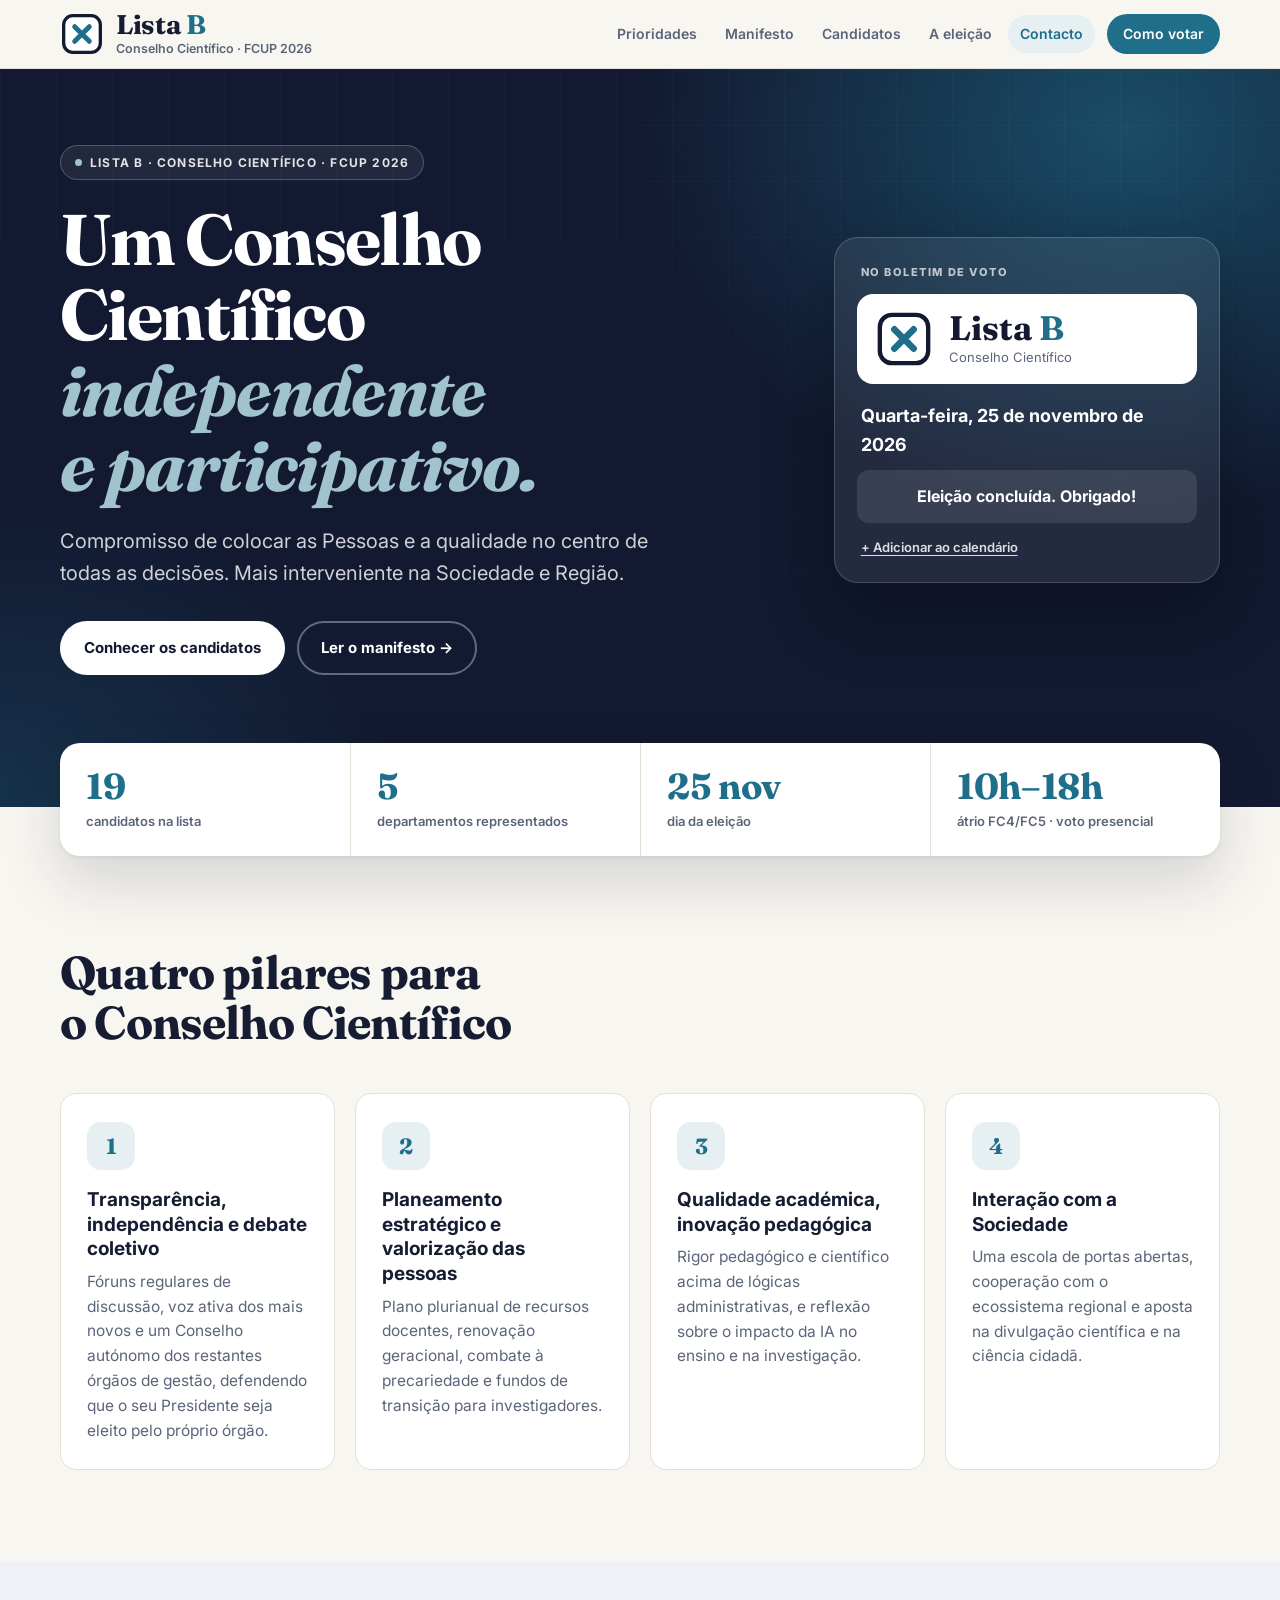
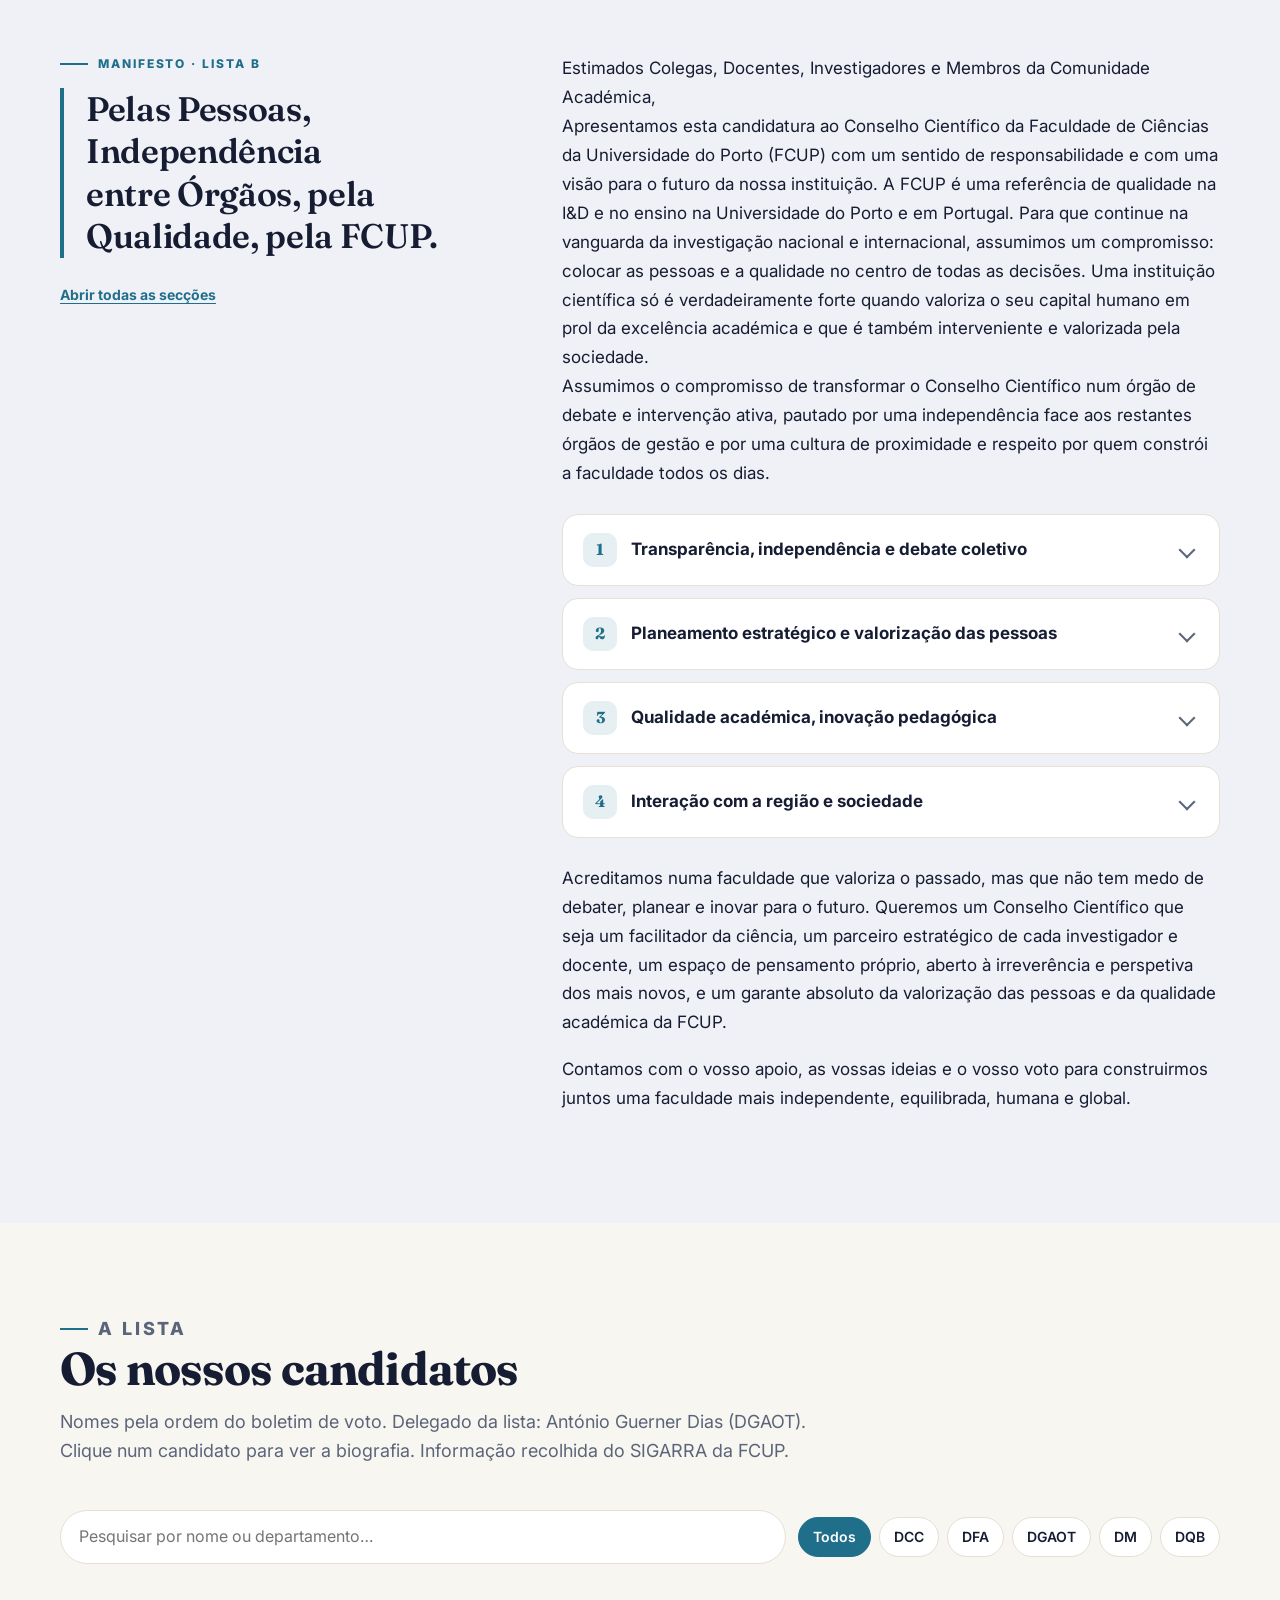
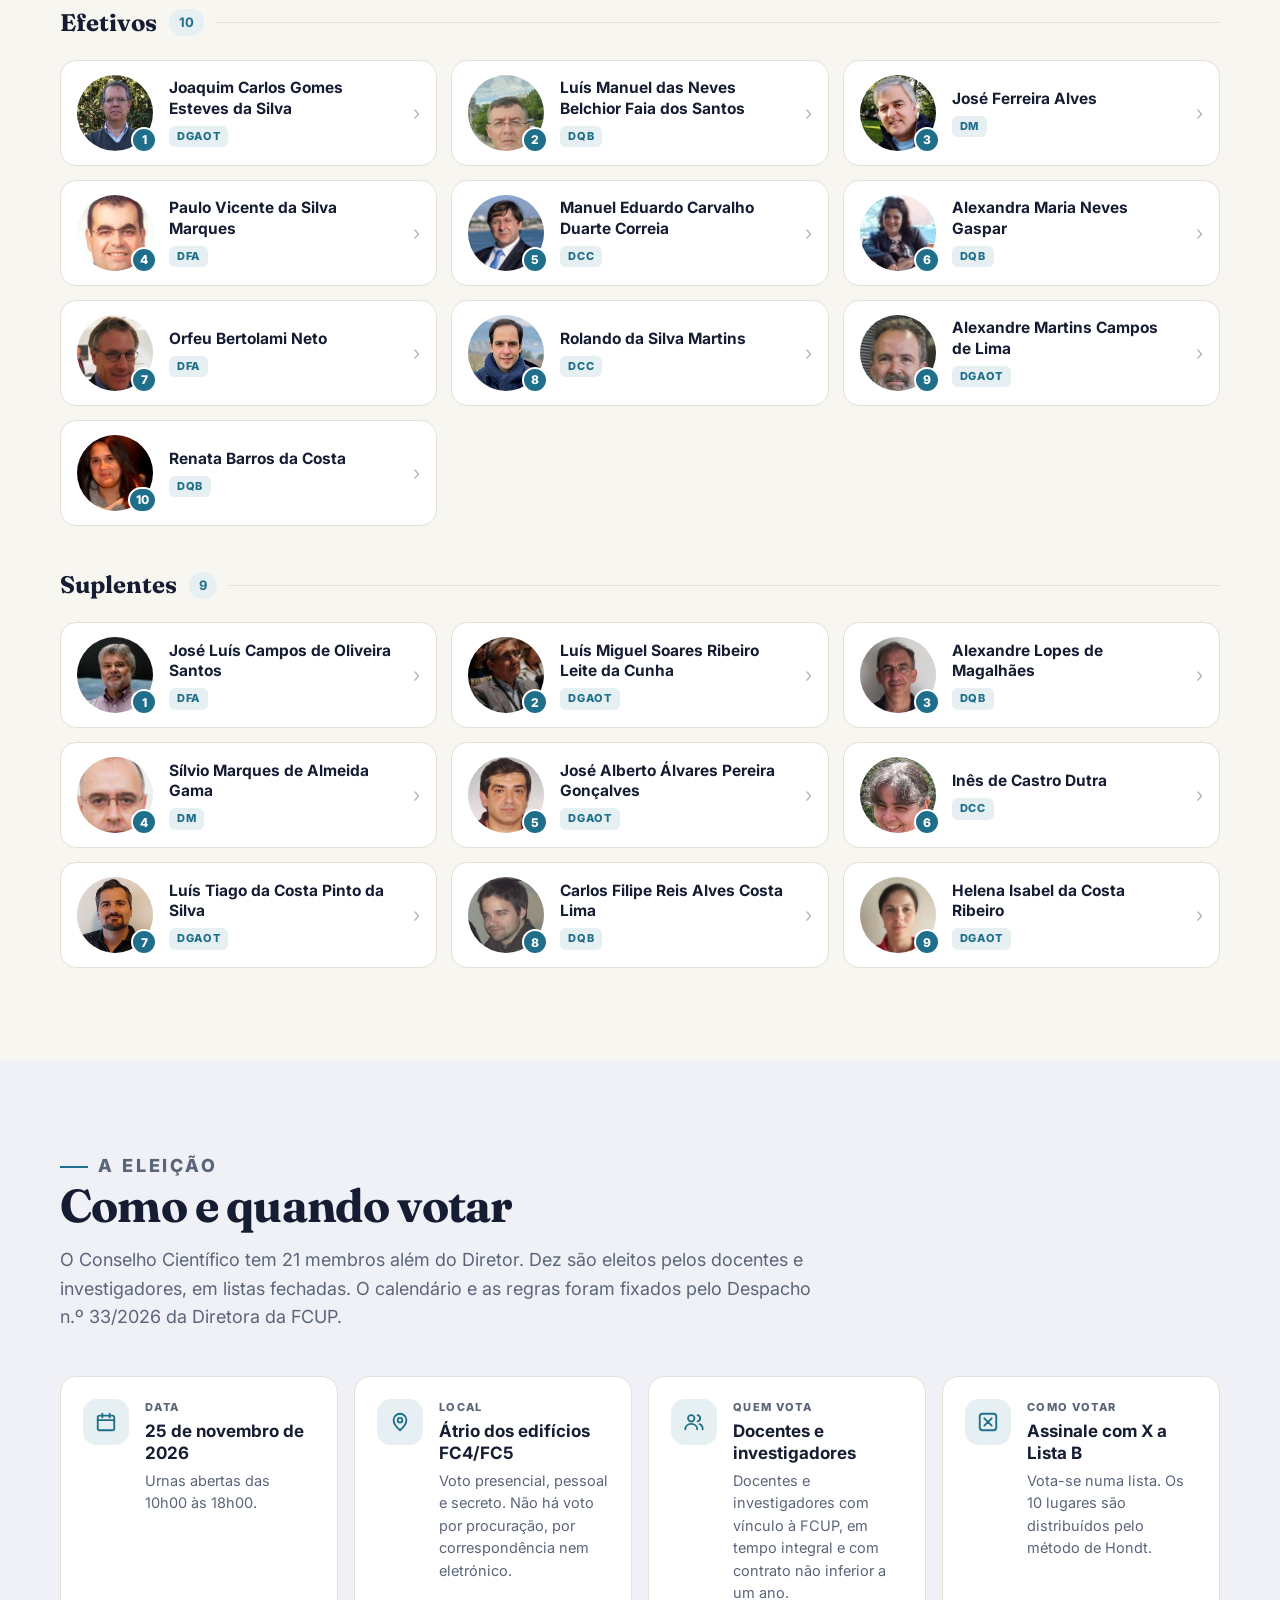
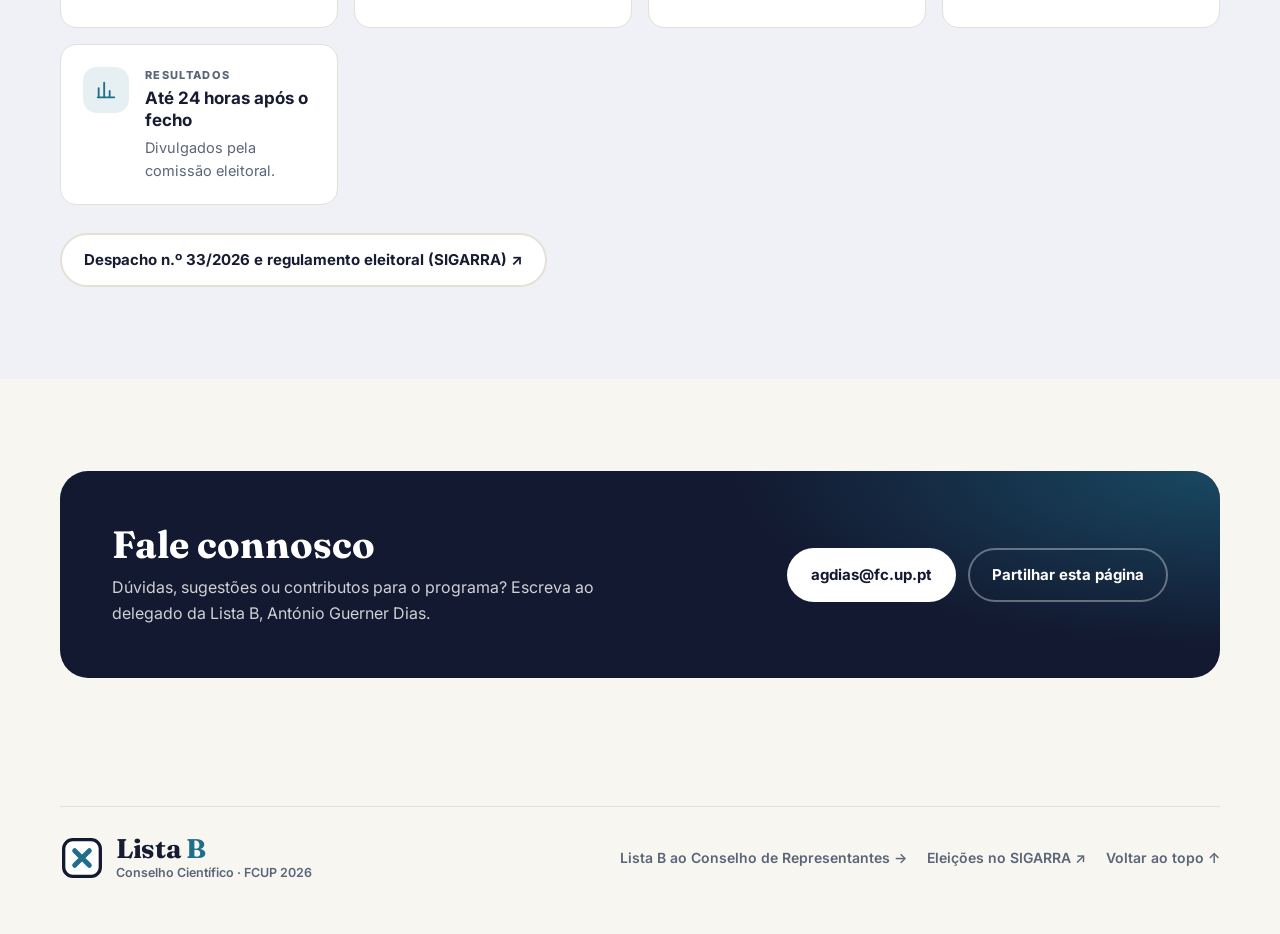
==== cientifico/index.html @ 2d9839c0 "CC: candidatos sem categoria profissional (cartões, fichas e pesquisa) Co-Authored-By: Claude Fable " ====
<!doctype html>
<html lang="pt-PT">
<head>
  <meta charset="utf-8">
  <meta name="viewport" content="width=device-width, initial-scale=1">
  <title>Lista B · Conselho Científico · FCUP 2026</title>
  <meta name="description" content="Um Conselho Científico independente e participativo. Conheça os candidatos e o manifesto da Lista B. Eleição a 25 de novembro de 2026.">
  <meta name="theme-color" content="#121930">
  <meta property="og:type" content="website">
  <meta property="og:locale" content="pt_PT">
  <meta property="og:title" content="Lista B · Conselho Científico · FCUP 2026">
  <meta property="og:description" content="Um Conselho Científico independente e participativo. Conheça os candidatos e o manifesto da Lista B. Eleição a 25 de novembro de 2026.">
  <meta property="og:url" content="https://rolandomar.github.io/cientifico/">
  <meta property="og:image" content="https://rolandomar.github.io/cientifico/og.png">
  <meta property="og:image:width" content="1200">
  <meta property="og:image:height" content="630">
  <meta name="twitter:card" content="summary_large_image">
  <link rel="icon" href="data:image/svg+xml,<svg xmlns='http://www.w3.org/2000/svg' viewBox='0 0 48 48'><rect x='4' y='4' width='40' height='40' rx='10' fill='white' stroke='%23121930' stroke-width='4.5'/><path d='M16 16l16 16M32 16L16 32' fill='none' stroke='%231f6f8b' stroke-width='6' stroke-linecap='round'/></svg>">
  <link rel="preconnect" href="https://fonts.googleapis.com">
  <link rel="preconnect" href="https://fonts.gstatic.com" crossorigin>
  <link href="https://fonts.googleapis.com/css2?family=Fraunces:ital,opsz,wght@0,9..144,500;0,9..144,600;0,9..144,700;1,9..144,600;1,9..144,700&family=Inter:wght@400;500;600;700;800&display=swap" rel="stylesheet">
  <link rel="stylesheet" href="../assets/site.css?v=24">
  <style>:root { --accent: #1f6f8b; }</style>
</head>
<body>
  <a class="skip" href="#main">Saltar para o conteúdo</a>
  <header class="topbar">
    <div class="wrap top-inner">
      <a class="brand" id="brand" href="#topo" aria-label="Início"></a>
      <button class="menu-btn" id="menu" type="button" aria-expanded="false" aria-controls="nav">Menu</button>
      <nav class="nav" id="nav" aria-label="Principal">
        <a href="#prioridades">Prioridades</a>
        <a href="#manifesto-sec">Manifesto</a>
        <a href="#candidatos">Candidatos</a>
        <a href="#eleicao">A eleição</a>
        <a href="#contacto">Contacto</a>
        <a class="cta" href="#eleicao">Como votar</a>
      </nav>
    </div>
  </header>

  <main id="main">
    <section class="hero" id="topo">
      <div class="wrap hero-grid">
        <div id="hero-txt"></div>
        <aside class="vote-card" id="vote-card" aria-label="Dia da eleição"></aside>
      </div>
    </section>
    <div class="wrap stats" id="stats"></div>

    <section class="block" id="prioridades">
      <div class="wrap"><div class="sec-head" id="prio-head"></div><div class="prio-grid" id="prio-grid"></div></div>
    </section>

    <section class="block alt" id="manifesto-sec">
      <div class="wrap manifesto" id="manifesto"></div>
    </section>

    <section class="block" id="candidatos">
      <div class="wrap">
        <div class="sec-head" id="cand-head"></div>
        <div class="toolbar">
          <input class="search" id="search" type="search" placeholder="Pesquisar por nome, categoria ou departamento…" aria-label="Pesquisar candidatos">
          <div class="chips" id="chips" role="group" aria-label="Filtrar por departamento"></div>
        </div>
        <div id="cands"></div>
      </div>
    </section>

    <section class="block alt" id="eleicao">
      <div class="wrap"><div class="sec-head" id="elei-head"></div><div class="info-grid" id="info-grid"></div><div class="docs" id="docs"></div></div>
    </section>

    <section class="block" id="contacto">
      <div class="wrap"><div class="contact" id="contact"></div></div>
    </section>
  </main>

  <footer><div class="wrap foot" id="foot"></div></footer>
  <dialog id="dlg" aria-label="Ficha do candidato"></dialog>

  <noscript><p class="wrap" style="padding:24px 0">Esta página precisa de JavaScript para mostrar a lista.</p></noscript>
  <script src="data.js?v=24"></script>
  <script src="../assets/site.js?v=24"></script>
</body>
</html>
---- assets/site.css ----
/* Estilos partilhados pelos dois sites. A cor de destaque vem de --accent,
   definida em cada data.js (campo "cor"). */
:root {
  --ink: #161d33;
  --muted: #5b6579;
  --paper: #f8f6f1;
  --card: #ffffff;
  --line: #e4e0d6;
  --soft: #f0f1f6;
  --night: #121930;
  --accent: #d9573f;
  --accent-ink: #ffffff;
  --accent-soft: #f3ece8;
  --accent-soft: color-mix(in srgb, var(--accent) 11%, var(--card));
  --accent-light: #ffffff;
  --accent-light: color-mix(in srgb, var(--accent) 42%, #ffffff);
  --radius: 16px;
  --shadow: 0 1px 2px rgba(22, 29, 51, .05), 0 10px 28px rgba(22, 29, 51, .07);
  --shadow-lg: 0 2px 4px rgba(22, 29, 51, .06), 0 24px 60px rgba(22, 29, 51, .16);
  --serif: "Fraunces", Georgia, "Times New Roman", serif;
  --sans: "Inter", system-ui, -apple-system, "Segoe UI", Arial, sans-serif;
}
@media (prefers-color-scheme: dark) {
  :root {
    --ink: #e9ecf4; --muted: #a2abbe; --paper: #0f131c; --card: #181e2b;
    --line: #2a3344; --soft: #141925; --night: #0b0f1a;
    --shadow: 0 1px 2px rgba(0,0,0,.3), 0 10px 28px rgba(0,0,0,.35);
    --shadow-lg: 0 24px 60px rgba(0,0,0,.55);
  }
}
* { box-sizing: border-box; }
html { scroll-behavior: smooth; scroll-padding-top: 88px; }
body {
  margin: 0; background: var(--paper); color: var(--ink);
  font-family: var(--sans); font-size: 16px; line-height: 1.6;
  -webkit-font-smoothing: antialiased; text-rendering: optimizeLegibility;
}
img { max-width: 100%; display: block; }
a { color: inherit; }
button { font: inherit; }
a:focus-visible, button:focus-visible, input:focus-visible, summary:focus-visible { outline: 3px solid var(--accent); outline-offset: 3px; border-radius: 6px; }
.wrap { width: min(1160px, calc(100% - 40px)); margin: 0 auto; }
.skip { position: absolute; left: -999px; }
.skip:focus { left: 8px; top: 8px; z-index: 99; background: var(--card); padding: 10px 14px; border-radius: 8px; }

/* ---------- Topo ---------- */
.topbar { position: sticky; top: 0; z-index: 30; background: var(--paper);
  background: color-mix(in srgb, var(--paper) 86%, transparent);
  -webkit-backdrop-filter: saturate(1.4) blur(12px); backdrop-filter: saturate(1.4) blur(12px);
  border-bottom: 1px solid var(--line); }
.top-inner { display: flex; align-items: center; justify-content: space-between; gap: 16px; min-height: 68px; }
.brand { display: flex; align-items: center; gap: 12px; text-decoration: none; min-width: 0; }
/* Logótipo: caixa do boletim com a cruz + «Lista B» */
.mark { flex: none; width: 44px; height: 44px; }
.mark rect { fill: #fff; stroke: var(--night); stroke-width: 3.6; }
.mark path { fill: none; stroke: var(--accent); stroke-width: 5.4; stroke-linecap: round; }
.logo-txt { display: flex; flex-direction: column; min-width: 0; }
.logo-txt b { font-family: var(--serif); font-weight: 700; font-size: 27px; line-height: 1; letter-spacing: -.01em; color: var(--ink); white-space: nowrap; }
.logo-txt b i, .ballot .who b i { font-style: normal; color: var(--accent); }
.logo-txt span { font-size: 12.5px; font-weight: 600; line-height: 1.3; margin-top: 3px; color: var(--muted); white-space: nowrap; overflow: hidden; text-overflow: ellipsis; }
.logo-txt em { font-style: normal; }
.on-dark .mark rect { stroke: #fff; }
.on-dark .logo-txt b { color: #fff; }
.on-dark .logo-txt b i { color: var(--accent-light); }
.on-dark .logo-txt span { color: rgba(255,255,255,.76); }
@media (prefers-color-scheme: dark) {
  .mark rect { stroke: #fff; }
  .logo-txt b i { color: var(--accent-light); }
}
.nav { display: flex; align-items: center; gap: 4px; }
.nav a { text-decoration: none; font-weight: 600; font-size: 14px; color: var(--muted); padding: 8px 12px; border-radius: 999px; transition: color .15s, background .15s; }
.nav a:hover { color: var(--ink); background: var(--soft); }
.nav a.on { color: var(--accent); background: var(--accent-soft); }
.nav a.cta { background: var(--accent); color: var(--accent-ink); margin-left: 8px; padding: 9px 16px; }
.nav a.cta:hover { filter: brightness(1.08); }
.menu-btn { display: none; background: var(--card); border: 1px solid var(--line); border-radius: 10px; padding: 8px 12px; color: var(--ink); font-weight: 600; font-size: 14px; cursor: pointer; }

/* ---------- Hero ---------- */
.hero { position: relative; overflow: hidden; background: var(--night); color: #fff; padding: 76px 0 132px; }
.hero::before { content: ""; position: absolute; inset: 0; pointer-events: none;
  background:
    radial-gradient(55% 75% at 88% 8%, color-mix(in srgb, var(--accent) 60%, transparent), transparent 70%),
    radial-gradient(45% 60% at 0% 100%, color-mix(in srgb, var(--accent) 30%, transparent), transparent 70%); }
.hero::after { content: ""; position: absolute; inset: 0; pointer-events: none; opacity: .5;
  background-image: linear-gradient(rgba(255,255,255,.05) 1px, transparent 1px), linear-gradient(90deg, rgba(255,255,255,.05) 1px, transparent 1px);
  background-size: 56px 56px;
  -webkit-mask-image: linear-gradient(to bottom, #000 0%, transparent 85%); mask-image: linear-gradient(to bottom, #000 0%, transparent 85%); }
.hero .wrap { position: relative; z-index: 1; }
.hero-grid { display: grid; grid-template-columns: minmax(0, 1.3fr) minmax(300px, .7fr); gap: 56px; align-items: center; }
.pill { display: inline-flex; flex-wrap: wrap; align-items: center; gap: 8px; margin: 0 0 22px; padding: 7px 14px; border-radius: 999px;
  border: 1px solid rgba(255,255,255,.22); background: rgba(255,255,255,.07);
  font-size: 12px; font-weight: 700; letter-spacing: .1em; text-transform: uppercase; color: rgba(255,255,255,.88); }
.pill i { width: 7px; height: 7px; border-radius: 50%; background: var(--accent-light); flex: none; }
.hero h1 { font-family: var(--serif); font-weight: 700; font-size: clamp(38px, 5.6vw, 72px);
  line-height: 1.05; letter-spacing: -.022em; margin: 0 0 22px; text-wrap: balance; }
.hero h1 em { font-style: italic; color: var(--accent-light); }
.lead { font-size: clamp(17px, 1.9vw, 20px); line-height: 1.6; color: rgba(255,255,255,.8); max-width: 620px; margin: 0 0 32px; }
.actions { display: flex; gap: 12px; flex-wrap: wrap; align-items: center; }
.btn { display: inline-flex; align-items: center; gap: 8px; padding: 13px 22px; border-radius: 999px; font-weight: 700; font-size: 15px;
  text-decoration: none; border: 2px solid transparent; cursor: pointer; transition: transform .15s ease, box-shadow .15s ease, background .15s; }
.btn:hover { transform: translateY(-2px); }
.btn.primary { background: var(--accent); color: var(--accent-ink); }
.btn.ghost { color: var(--ink); border-color: var(--line); background: var(--card); }
.btn.ghost:hover { border-color: var(--accent); }
.btn.light { background: #fff; color: #121930; }
.btn.outline { color: #fff; border-color: rgba(255,255,255,.35); background: transparent; }
.btn.outline:hover { background: rgba(255,255,255,.1); }

.vote-card { border-radius: 24px; padding: 22px; background: rgba(255,255,255,.08); border: 1px solid rgba(255,255,255,.18);
  -webkit-backdrop-filter: blur(10px); backdrop-filter: blur(10px); box-shadow: 0 30px 70px rgba(0,0,0,.3); }
.vote-card .lbl { text-transform: uppercase; letter-spacing: .14em; font-size: 11px; font-weight: 800; color: rgba(255,255,255,.7); margin: 4px 4px 12px; }
.ballot { display: flex; align-items: center; gap: 16px; background: #fff; color: #121930; border-radius: 16px; padding: 16px 18px; }
.ballot .mark { width: 58px; height: 58px; }
.ballot .mark rect { stroke: #121930; }
.ballot .who { min-width: 0; }
.ballot .who b { display: block; font-family: var(--serif); font-size: 34px; line-height: 1.05; }
.ballot .who span { display: block; font-size: 13px; color: #5b6579; line-height: 1.35; margin-top: 2px; }
.vote-card .date { font-size: 18px; font-weight: 700; margin: 18px 4px 10px; }
.countdown { display: grid; grid-template-columns: repeat(3, 1fr); gap: 8px; }
.countdown div { background: rgba(255,255,255,.1); border-radius: 12px; padding: 10px 6px; text-align: center; }
.countdown b { display: block; font-family: var(--serif); font-size: 30px; line-height: 1.1; font-variant-numeric: tabular-nums; }
.countdown small { color: rgba(255,255,255,.7); font-size: 11px; text-transform: uppercase; letter-spacing: .1em; }
.countdown .done { grid-column: 1 / -1; font-weight: 700; padding: 14px; }
.ics { display: inline-block; margin: 14px 4px 2px; font-size: 13px; font-weight: 600; color: rgba(255,255,255,.85); text-underline-offset: 3px; }
.ics:hover { color: #fff; }

/* ---------- Faixa de números ---------- */
.stats { position: relative; z-index: 2; margin-top: -64px; }
.stats-in { display: grid; grid-template-columns: repeat(4, 1fr); background: var(--card); border-radius: 20px; box-shadow: var(--shadow-lg); overflow: hidden; }
.stat { padding: 24px 26px; border-left: 1px solid var(--line); }
.stat:first-child { border-left: 0; }
.stat b { display: block; font-family: var(--serif); font-size: clamp(26px, 3vw, 36px); line-height: 1.1; color: var(--accent); letter-spacing: -.01em; }
.stat span { display: block; margin-top: 4px; font-size: 13px; font-weight: 600; color: var(--muted); }

/* ---------- Secções ---------- */
section.block { padding: 92px 0; }
section.alt { background: var(--soft); }
.sec-head { max-width: 760px; margin-bottom: 44px; }
.eyebrow { display: flex; align-items: center; gap: 10px; text-transform: uppercase; letter-spacing: .16em; font-size: 12px; font-weight: 800; color: var(--accent); margin: 0 0 14px; }
.eyebrow::before { content: ""; width: 28px; height: 2px; background: var(--accent); flex: none; }
.sec-head h2 { font-family: var(--serif); font-size: clamp(30px, 4vw, 46px); line-height: 1.1; margin: 0 0 14px; letter-spacing: -.018em; text-wrap: balance; }
.sec-head p { color: var(--muted); font-size: 18px; margin: 0; }

.prio-grid { display: grid; grid-template-columns: repeat(auto-fit, minmax(250px, 1fr)); gap: 20px; }
/* 5 pilares: 3 em cima + 2 em baixo, a toda a largura (sem cartão solto) */
.prio-grid.n5, .prio-grid.n6 { grid-template-columns: repeat(6, minmax(0, 1fr)); }
.prio-grid.n5 .prio, .prio-grid.n6 .prio { grid-column: span 2; }
.prio-grid.n5 .prio:nth-child(n+4) { grid-column: span 3; }
.prio { position: relative; background: var(--card); border: 1px solid var(--line); border-radius: var(--radius); padding: 28px 26px 26px;
  transition: transform .2s ease, box-shadow .2s ease, border-color .2s ease; }
.prio:hover { transform: translateY(-4px); box-shadow: var(--shadow); border-color: var(--accent); }
.prio .n { display: inline-grid; place-items: center; width: 48px; height: 48px; border-radius: 14px; background: var(--accent-soft);
  font-family: var(--serif); font-size: 22px; color: var(--accent); font-weight: 700; line-height: 1; }
.prio h3 { margin: 18px 0 8px; font-size: 19px; line-height: 1.3; }
.prio p { margin: 0; color: var(--muted); font-size: 15.5px; }

/* ---------- Manifesto ---------- */
.manifesto { display: grid; grid-template-columns: minmax(0, .8fr) minmax(0, 1.2fr); gap: 64px; }
.manifesto .side { position: sticky; top: 104px; align-self: start; }
.manifesto blockquote { margin: 0 0 24px; font-family: var(--serif); font-weight: 600; font-size: clamp(24px, 2.9vw, 34px); line-height: 1.25;
  letter-spacing: -.01em; border-left: 4px solid var(--accent); padding-left: 22px; text-wrap: balance; }
.manifesto blockquote.long { font-size: clamp(18px, 1.9vw, 21px); line-height: 1.5; font-weight: 500; text-wrap: pretty; }
.linkbtn { background: none; border: 0; padding: 0; color: var(--accent); font-weight: 700; font-size: 14px; cursor: pointer; text-decoration: underline; text-underline-offset: 3px; }
.manifesto .body > p { font-size: 17px; line-height: 1.7; margin: 0 0 18px; }
.manifesto .body > p.junto { margin-bottom: 0; }  /* abertura sem linhas em branco entre parágrafos ("compacto" no data.js) */
.manifesto .body h3 { margin: 30px 0 10px; }
.manifesto .body ul { padding-left: 20px; }
.msecs { margin: 26px 0; }
.msec { background: var(--card); border: 1px solid var(--line); border-radius: var(--radius); margin: 0 0 12px; overflow: hidden; transition: box-shadow .2s, border-color .2s; }
.msec[open] { box-shadow: var(--shadow); border-color: var(--accent); }
.msec summary { cursor: pointer; padding: 18px 20px; font-weight: 700; font-size: 17px; line-height: 1.35; list-style: none; display: flex; align-items: center; gap: 14px; }
.msec summary::-webkit-details-marker { display: none; }
.msec summary .i { flex: none; width: 34px; height: 34px; border-radius: 10px; display: grid; place-items: center; background: var(--accent-soft); color: var(--accent); font-family: var(--serif); font-size: 16px; }
.msec summary .t { flex: 1; }
.msec summary::after { content: ""; flex: none; width: 10px; height: 10px; border-right: 2px solid var(--muted); border-bottom: 2px solid var(--muted); transform: rotate(45deg); transition: transform .2s; margin-right: 6px; }
.msec[open] summary::after { transform: rotate(225deg); }
.msec summary:hover { background: var(--soft); }
.msec-body { padding: 4px 22px 20px 68px; }
.msec-body p { font-size: 16px; margin: 0 0 12px; }
.msec-body h4 { margin: 20px 0 8px; font-size: 13px; text-transform: uppercase; letter-spacing: .1em; color: var(--accent); }
.mitems { list-style: none; padding: 0; margin: 8px 0 0; }
.mitems li { position: relative; padding-left: 20px; margin-bottom: 12px; font-size: 16px; line-height: 1.6; }
.mitems li::before { content: ""; position: absolute; left: 0; top: .62em; width: 8px; height: 8px; border-radius: 50%; background: var(--accent); }

/* ---------- Candidatos ---------- */
.toolbar { display: flex; gap: 12px; flex-wrap: wrap; align-items: center; margin-bottom: 8px; }
.search { flex: 1 1 280px; padding: 13px 18px; border-radius: 999px; border: 1px solid var(--line); background: var(--card); color: var(--ink); font: inherit; }
.search:focus { border-color: var(--accent); outline: none; box-shadow: 0 0 0 4px var(--accent-soft); }
.chips { display: flex; gap: 8px; flex-wrap: wrap; }
.chip { border: 1px solid var(--line); background: var(--card); color: var(--ink); border-radius: 999px; padding: 8px 14px; font-size: 14px; font-weight: 600; cursor: pointer; transition: border-color .15s, background .15s; }
.chip:hover { border-color: var(--accent); }
.chip[aria-pressed="true"] { background: var(--accent); color: var(--accent-ink); border-color: var(--accent); }
.group-title { display: flex; align-items: center; gap: 12px; margin: 40px 0 18px; font-family: var(--serif); font-size: 24px; }
.group-title small { font-family: var(--sans); font-size: 13px; font-weight: 700; color: var(--accent); background: var(--accent-soft); border-radius: 999px; padding: 3px 10px; }
.group-title::after { content: ""; flex: 1; border-top: 1px solid var(--line); }
.cands { display: grid; grid-template-columns: repeat(auto-fill, minmax(300px, 1fr)); gap: 14px; }
.cand { display: flex; align-items: center; gap: 16px; width: 100%; text-align: left; background: var(--card); color: inherit;
  border: 1px solid var(--line); border-radius: var(--radius); padding: 14px 16px; cursor: pointer;
  transition: transform .15s ease, box-shadow .15s ease, border-color .15s ease; }
.cand:hover { transform: translateY(-2px); box-shadow: var(--shadow); border-color: var(--accent); }
.av-wrap { position: relative; flex: none; }
.av { width: 76px; height: 76px; border-radius: 50%; overflow: hidden; display: grid; place-items: center; background: var(--accent-soft); }
.av img { width: 76px; height: 76px; object-fit: cover; object-position: center 18%; }
.av .ini { font-family: var(--serif); font-size: 26px; font-weight: 700; color: var(--accent); }
.ord { position: absolute; right: -4px; bottom: -2px; min-width: 26px; height: 26px; padding: 0 6px; border-radius: 999px; display: grid; place-items: center;
  background: var(--accent); color: var(--accent-ink); font-size: 12px; font-weight: 800; border: 2px solid var(--card); }
.cand .meta { min-width: 0; flex: 1; }
.cand .meta b { display: block; font-size: 15.5px; line-height: 1.3; }
.cand .meta .cat { display: block; color: var(--muted); font-size: 13px; margin-top: 3px; }
.tag { display: inline-block; margin-top: 7px; font-size: 11px; font-weight: 800; letter-spacing: .06em; color: var(--accent); background: var(--accent-soft); border-radius: 6px; padding: 2px 8px; }
.cand .go { flex: none; color: var(--muted); opacity: .45; font-size: 20px; transition: opacity .15s, color .15s, transform .15s; }
.cand:hover .go { color: var(--accent); opacity: 1; transform: translateX(3px); }
.empty { color: var(--muted); padding: 24px 0; }

/* ---------- Ficha (modal) ---------- */
dialog { border: 0; border-radius: 22px; padding: 0; max-width: 680px; width: calc(100% - 32px); background: var(--card); color: var(--ink); box-shadow: var(--shadow-lg); overflow: hidden; }
dialog::backdrop { background: rgba(10, 14, 26, .62); }
.dlg-wrap { position: relative; }
.dlg { display: grid; grid-template-columns: 200px minmax(0, 1fr); }
.dlg .ph { position: relative; background: var(--accent-soft); display: grid; place-items: center; min-height: 250px; overflow: hidden; }
.dlg .ph img { position: absolute; inset: 0; width: 100%; height: 100%; object-fit: cover; object-position: center 18%; }
.dlg .ph .ini { font-family: var(--serif); font-size: 64px; font-weight: 700; color: var(--accent); }
.dlg .txt { padding: 28px 30px 26px 26px; max-height: 80vh; overflow: auto; }
.dlg .role { display: inline-block; font-size: 11px; font-weight: 800; letter-spacing: .1em; text-transform: uppercase; color: var(--accent); background: var(--accent-soft); border-radius: 6px; padding: 3px 9px; margin-bottom: 10px; }
.dlg h3 { margin: 0 36px 6px 0; font-family: var(--serif); font-size: 25px; line-height: 1.18; }
.dlg .sub { color: var(--muted); font-size: 14px; margin-bottom: 16px; }
.dlg p { margin: 0 0 12px; font-size: 15.5px; }
.dlg a { color: var(--accent); font-weight: 700; text-underline-offset: 3px; }
.dlg-wrap .close { position: absolute; top: 12px; right: 12px; background: var(--card); border: 1px solid var(--line); color: var(--ink); border-radius: 999px; width: 36px; height: 36px; cursor: pointer; font-size: 20px; line-height: 1; }
.dlg-wrap .close:hover { border-color: var(--accent); color: var(--accent); }

/* ---------- Eleição ---------- */
.info-grid { display: grid; grid-template-columns: repeat(auto-fit, minmax(250px, 1fr)); gap: 16px; }
.info { display: flex; gap: 16px; background: var(--card); border: 1px solid var(--line); border-radius: var(--radius); padding: 22px; }
.info .ic { flex: none; width: 46px; height: 46px; border-radius: 14px; background: var(--accent-soft); display: grid; place-items: center; }
.info .ic svg { width: 22px; height: 22px; stroke: var(--accent); stroke-width: 2; stroke-linecap: round; stroke-linejoin: round; fill: none; }
.info .k { text-transform: uppercase; letter-spacing: .12em; font-size: 11px; font-weight: 800; color: var(--muted); }
.info .v { font-size: 17px; font-weight: 700; margin-top: 3px; line-height: 1.3; }
.info p { color: var(--muted); margin: 6px 0 0; font-size: 14.5px; line-height: 1.55; }
.docs { margin-top: 28px; display: flex; flex-wrap: wrap; gap: 10px; }

/* ---------- Contacto ---------- */
.contact { position: relative; overflow: hidden; background: var(--night); color: #fff; border-radius: 28px; padding: 52px;
  display: flex; justify-content: space-between; gap: 28px; align-items: center; flex-wrap: wrap; }
.contact::before { content: ""; position: absolute; inset: 0; pointer-events: none;
  background: radial-gradient(60% 120% at 100% 0%, color-mix(in srgb, var(--accent) 55%, transparent), transparent 70%); }
.contact > * { position: relative; }
.contact h2 { font-family: var(--serif); margin: 0 0 8px; font-size: clamp(26px, 3.4vw, 38px); line-height: 1.15; }
.contact p { margin: 0; color: rgba(255,255,255,.8); max-width: 520px; }

/* ---------- Rodapé ---------- */
footer { padding: 36px 0 52px; color: var(--muted); font-size: 14px; }
.foot { display: flex; justify-content: space-between; gap: 16px 32px; flex-wrap: wrap; align-items: center; border-top: 1px solid var(--line); padding-top: 28px; }
.foot-brand { display: flex; align-items: center; gap: 12px; }

.foot nav { display: flex; gap: 20px; flex-wrap: wrap; }
.foot nav a { text-decoration: none; font-weight: 600; }
.foot nav a:hover { color: var(--accent); }

/* ---------- Página inicial (escolha do órgão) ---------- */
.home { min-height: 100vh; display: flex; align-items: center; padding: 64px 0; }
.home .wrap { width: min(980px, calc(100% - 40px)); }
.pick { display: grid; grid-template-columns: repeat(auto-fit, minmax(290px, 1fr)); gap: 20px; margin-top: 40px; }
.pick a { position: relative; display: block; background: #fff; color: #121930; border-radius: 22px; padding: 30px; text-decoration: none;
  box-shadow: 0 24px 60px rgba(0,0,0,.28); border-top: 6px solid var(--c); transition: transform .2s ease; }
.pick a:hover { transform: translateY(-5px); }
.pick .o { font-size: 12px; font-weight: 800; letter-spacing: .14em; text-transform: uppercase; color: var(--c); }
.pick h2 { font-family: var(--serif); margin: 8px 0 8px; font-size: 30px; line-height: 1.12; }
.pick p { margin: 0 0 18px; color: #5b6579; }
.pick .more { font-weight: 700; color: var(--c); }
.home-logo { display: flex; align-items: center; gap: 16px; margin-bottom: 30px; }
.home-logo .mark { width: 60px; height: 60px; }
.home-logo .logo-txt b { font-size: 38px; }
.home-logo .logo-txt span { font-size: 15px; margin-top: 4px; }
.home-foot { margin-top: 34px; color: rgba(255,255,255,.72); font-size: 15px; }

/* ---------- Entrada suave ao fazer scroll (só com JS e sem "reduzir movimento") ---------- */
.reveal { opacity: 0; transform: translateY(18px); transition: opacity .6s ease, transform .6s ease; }
.reveal.in { opacity: 1; transform: none; }

/* ---------- Ecrãs pequenos ---------- */
@media (max-width: 940px) {
  .hero-grid, .manifesto { grid-template-columns: minmax(0, 1fr); gap: 36px; }
  .manifesto .side { position: static; }
  .vote-card { max-width: 440px; }
  .nav { display: none; position: absolute; top: 68px; left: 0; right: 0; flex-direction: column; align-items: stretch; gap: 0;
    background: var(--paper); border-bottom: 1px solid var(--line); box-shadow: var(--shadow); padding: 8px 12px 14px; }
  .nav.open { display: flex; }
  .nav a { padding: 12px 14px; border-radius: 10px; }
  .nav a.cta { margin: 8px 0 0; text-align: center; }
  .menu-btn { display: block; }
}
@media (max-width: 940px) {
  .prio-grid.n5, .prio-grid.n6 { grid-template-columns: repeat(2, minmax(0, 1fr)); }
  .prio-grid.n5 .prio, .prio-grid.n6 .prio, .prio-grid.n5 .prio:nth-child(n+4) { grid-column: auto; }
  .prio-grid.n5 .prio:last-child { grid-column: 1 / -1; }
}
@media (max-width: 700px) {
  .prio-grid.n5, .prio-grid.n6 { grid-template-columns: minmax(0, 1fr); }
  .wrap { width: calc(100% - 32px); }
  .hero { padding: 48px 0 108px; }
  section.block { padding: 64px 0; }
  .stats-in { grid-template-columns: repeat(2, 1fr); }
  .stat { padding: 18px 20px; }
  .stat:nth-child(3) { border-left: 0; }
  .stat:nth-child(n+3) { border-top: 1px solid var(--line); }
  .msec-body { padding: 4px 18px 18px 20px; }
  .cands { grid-template-columns: minmax(0, 1fr); }
  .dlg { grid-template-columns: minmax(0, 1fr); }
  .dlg .ph { min-height: 0; height: 220px; }
  .dlg .txt { padding: 22px 20px; max-height: none; }
  dialog { max-height: 92vh; overflow: auto; }
  .contact { padding: 34px 24px; border-radius: 22px; }
  .logo-txt em { display: none; }
  .brand .mark { width: 40px; height: 40px; }
  .brand .logo-txt b { font-size: 24px; }
  .pill { border-radius: 14px; }
  .ballot .who b { font-size: 30px; }
}
@media (prefers-reduced-motion: reduce) {
  html { scroll-behavior: auto; }
  *, *::before, *::after { transition: none !important; animation: none !important; }
  .reveal { opacity: 1; transform: none; }
}
@media print {
  .topbar, .toolbar, .actions, .ics, .foot nav, .cand .go { display: none !important; }
  .hero { background: #fff; color: #000; padding: 20px 0; }
  .hero h1 em, .lead { color: #000; }
  .reveal { opacity: 1; transform: none; }
}
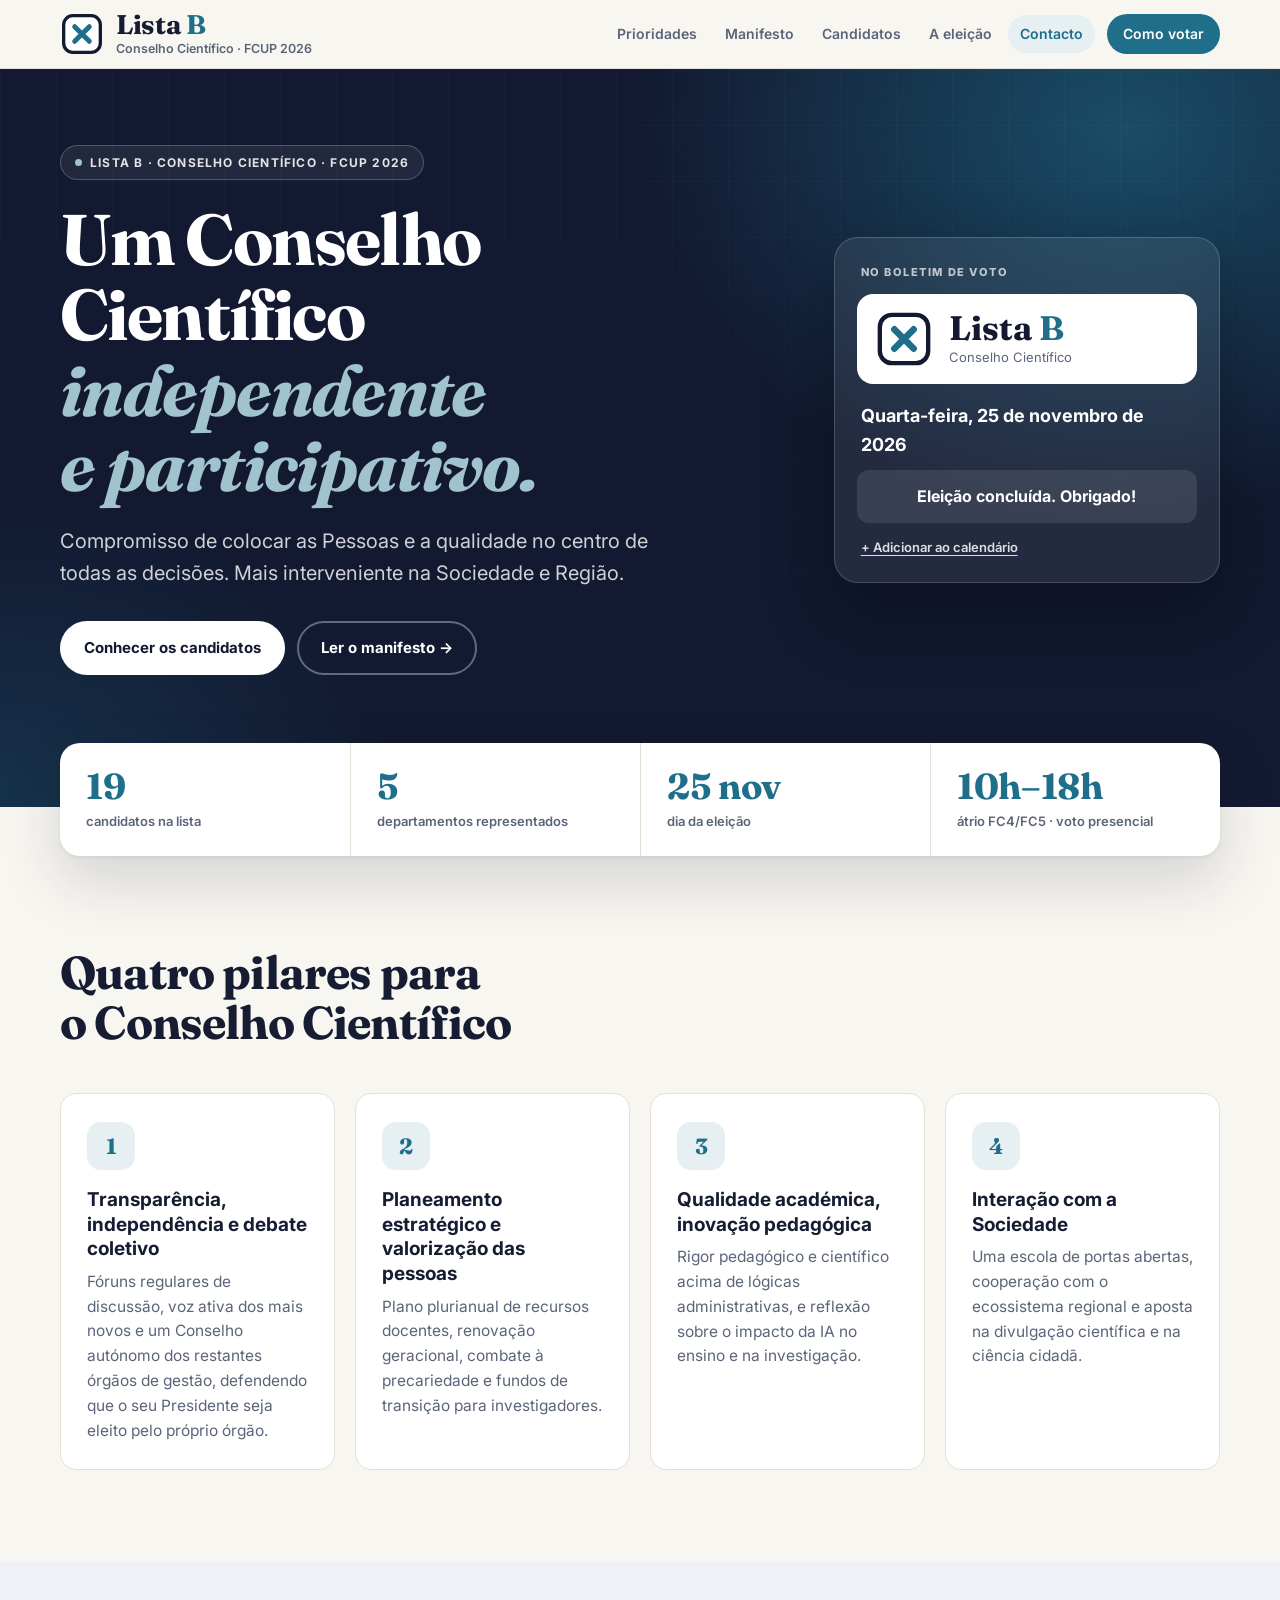
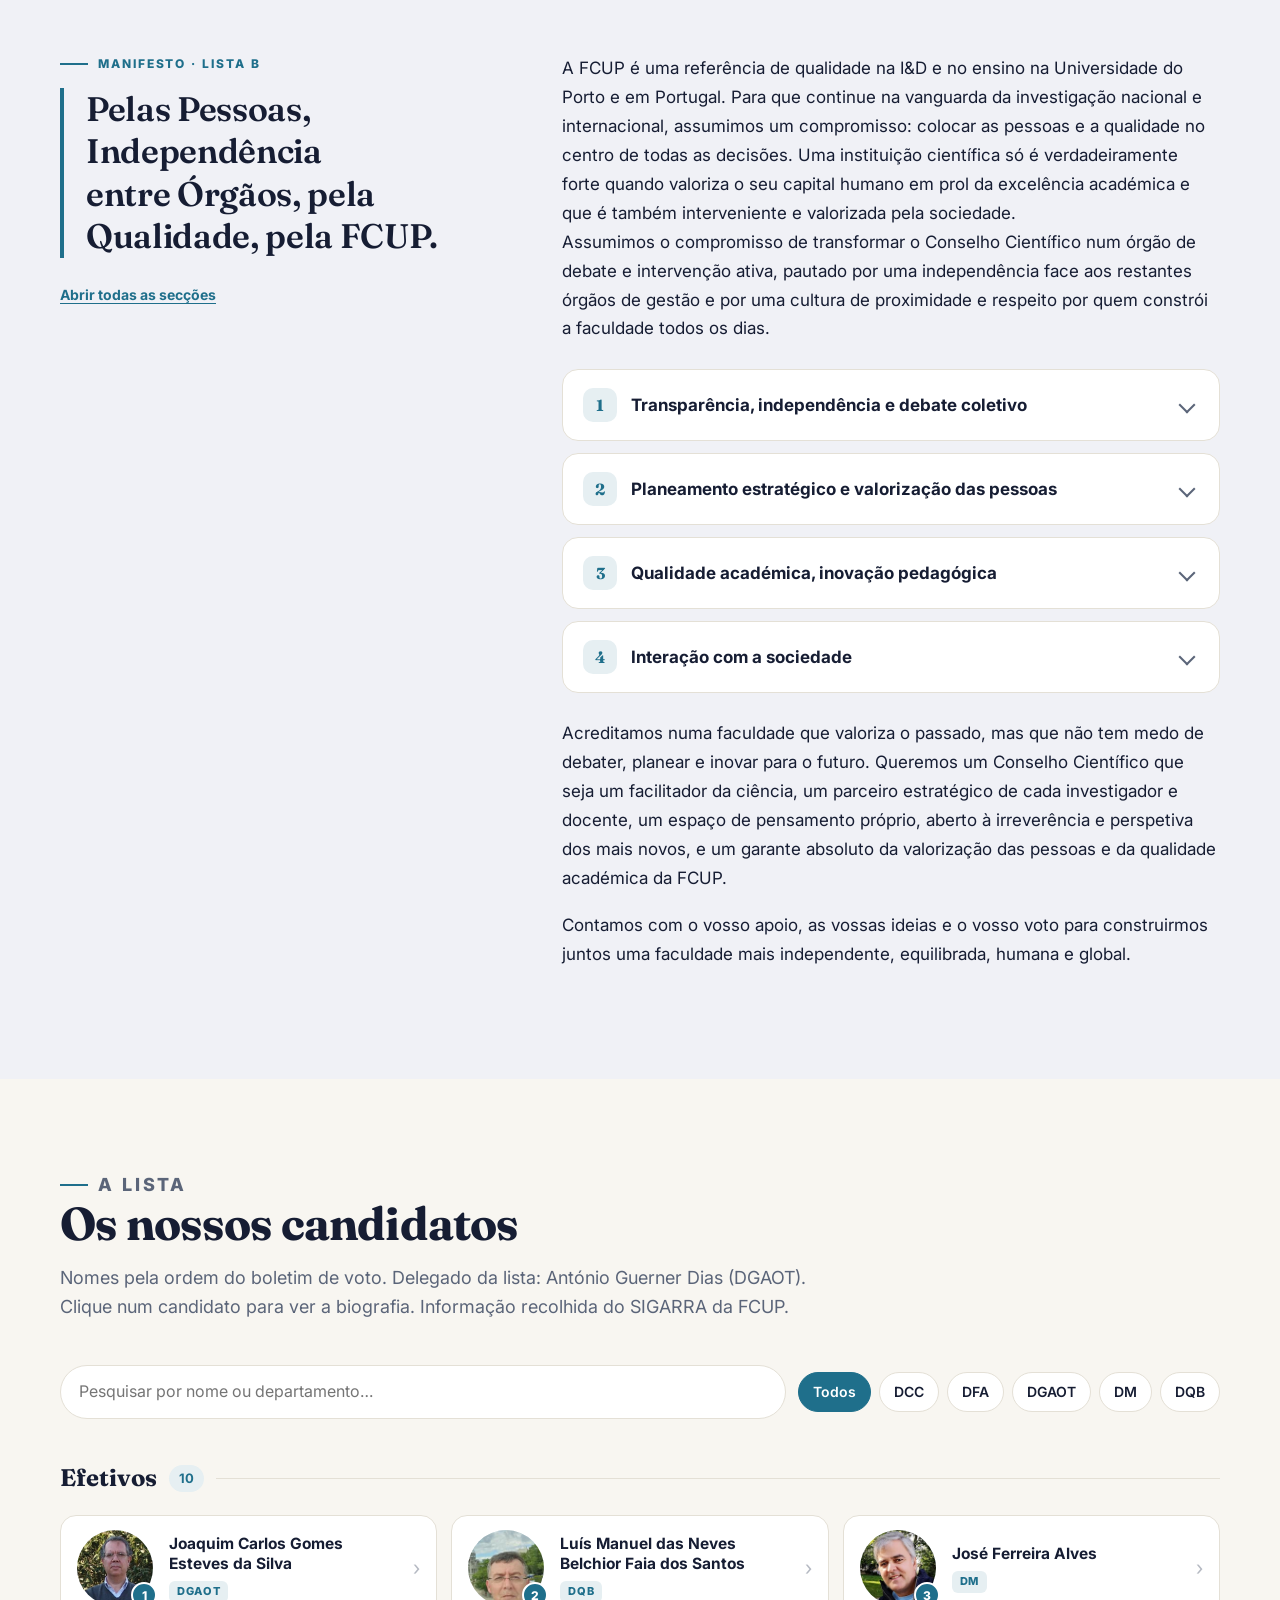
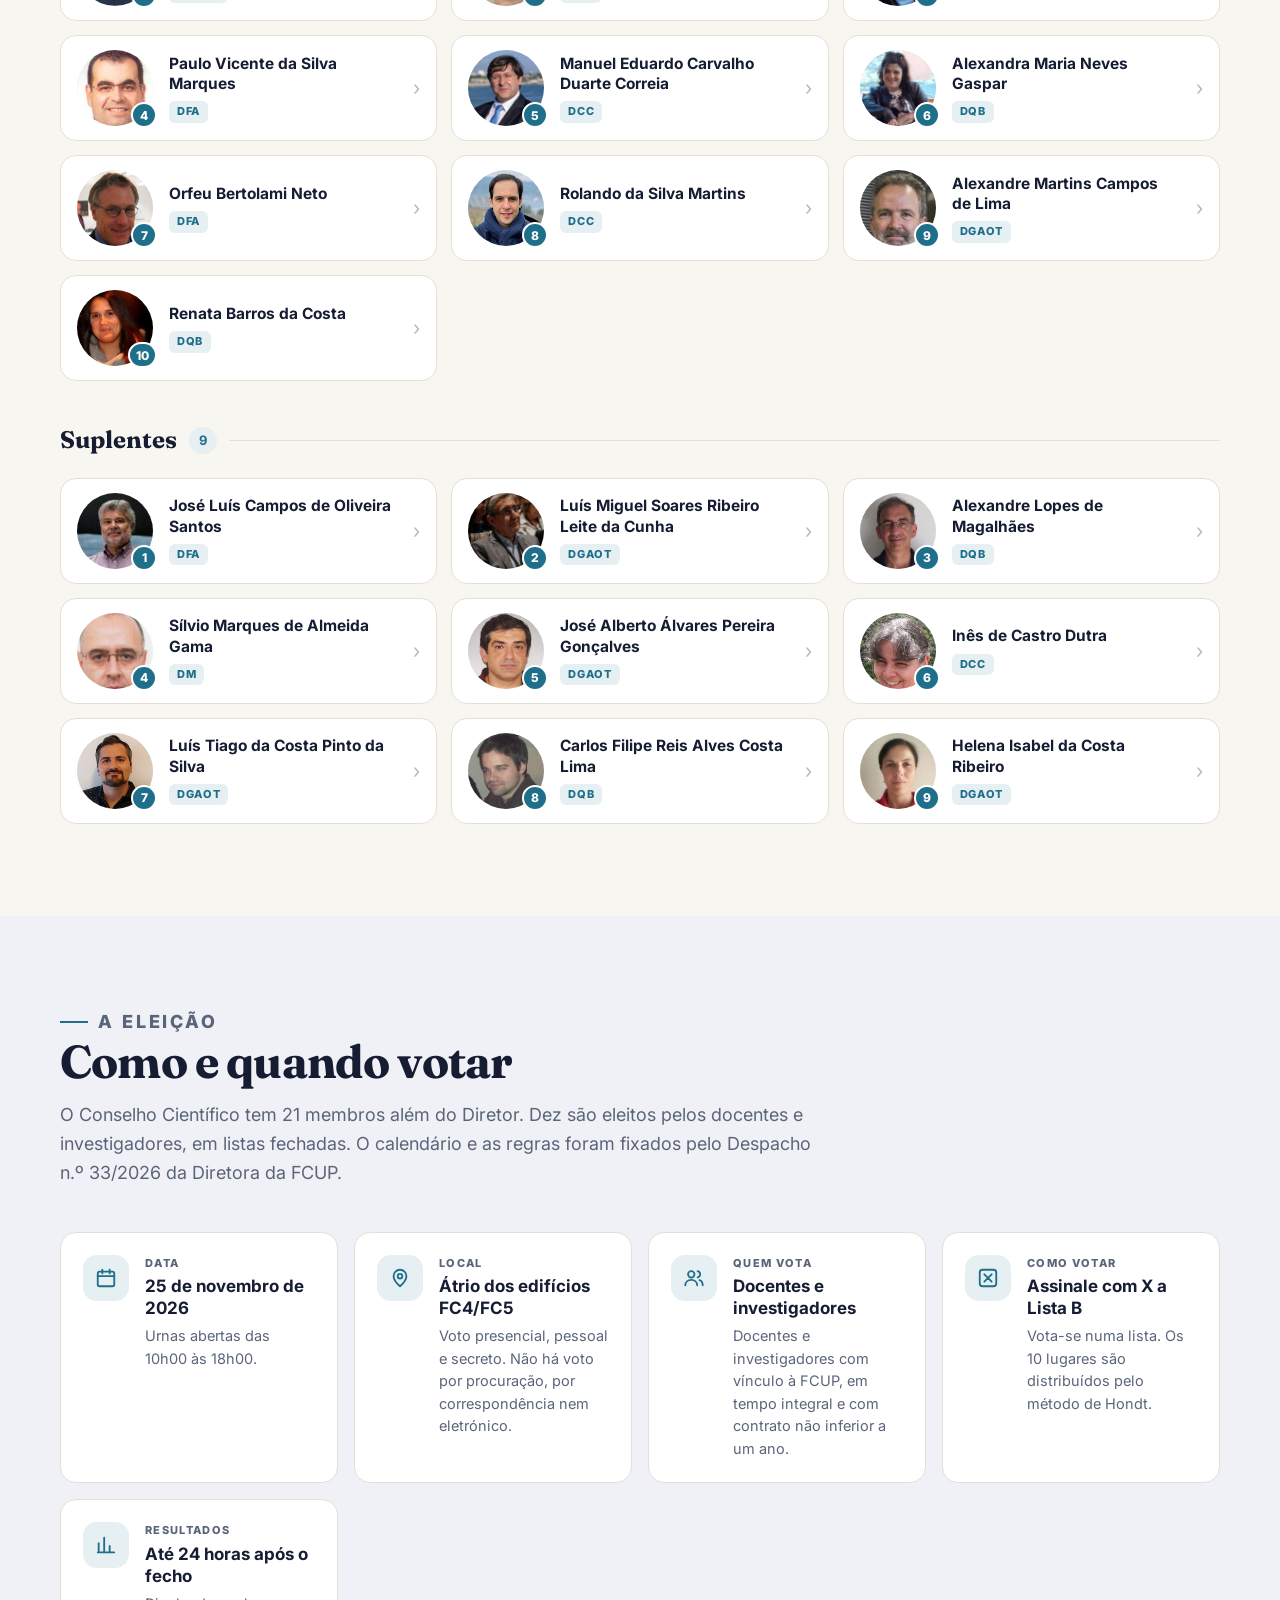
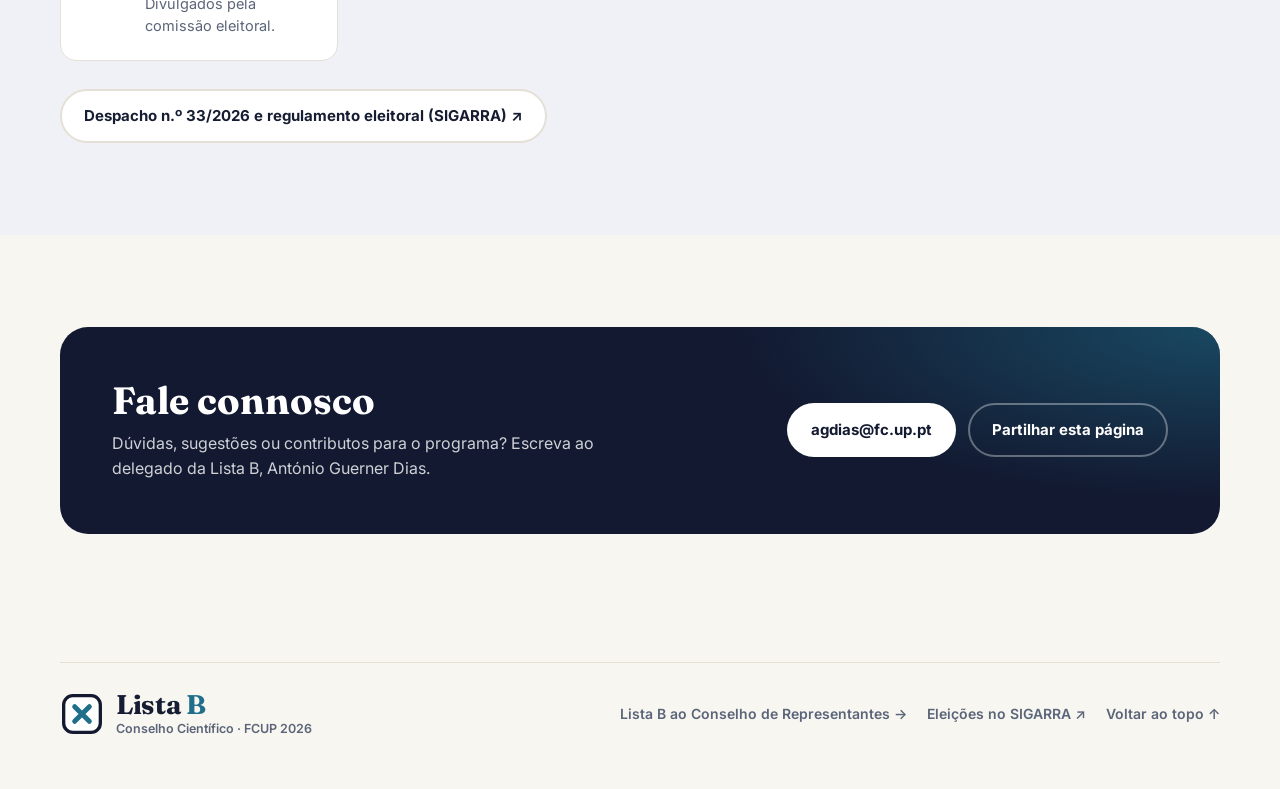
==== commit 2c4fe0b4: "CC: manifesto começa em «A FCUP é uma referência…»; ponto 4 «Interação com a sociedade» Co-Authored-" ====
--- a/cientifico/index.html
+++ b/cientifico/index.html
@@ -19,7 +19,7 @@
   <link rel="preconnect" href="https://fonts.googleapis.com">
   <link rel="preconnect" href="https://fonts.gstatic.com" crossorigin>
   <link href="https://fonts.googleapis.com/css2?family=Fraunces:ital,opsz,wght@0,9..144,500;0,9..144,600;0,9..144,700;1,9..144,600;1,9..144,700&family=Inter:wght@400;500;600;700;800&display=swap" rel="stylesheet">
-  <link rel="stylesheet" href="../assets/site.css?v=24">
+  <link rel="stylesheet" href="../assets/site.css?v=31">
   <style>:root { --accent: #1f6f8b; }</style>
 </head>
 <body>
@@ -80,7 +80,7 @@
   <dialog id="dlg" aria-label="Ficha do candidato"></dialog>
 
   <noscript><p class="wrap" style="padding:24px 0">Esta página precisa de JavaScript para mostrar a lista.</p></noscript>
-  <script src="data.js?v=24"></script>
-  <script src="../assets/site.js?v=24"></script>
+  <script src="data.js?v=31"></script>
+  <script src="../assets/site.js?v=31"></script>
 </body>
 </html>
